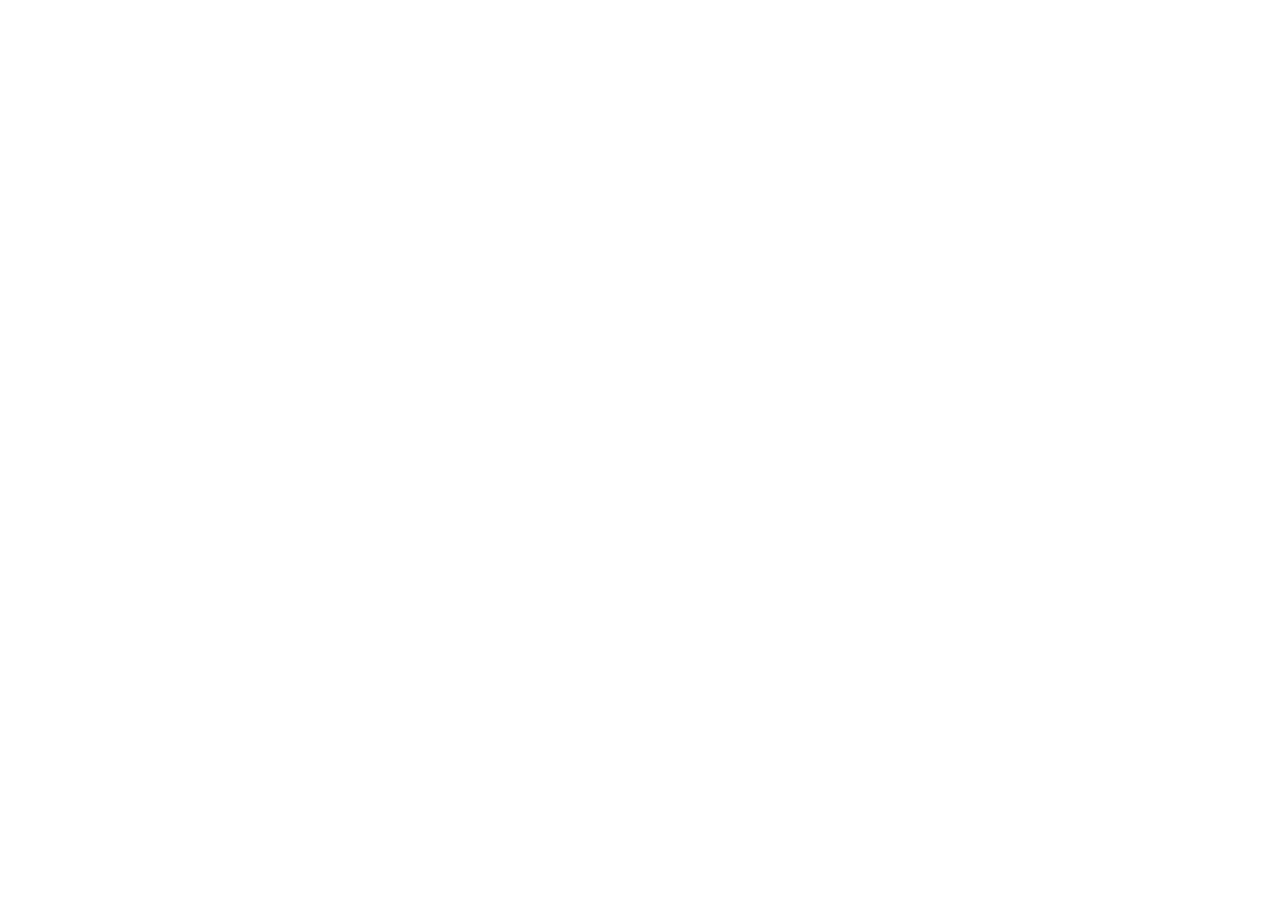
==== index.html @ 2857d34a "subida de archivo inicial" ====
<!DOCTYPE html>
<html lang="en">
<head>
    <meta charset="UTF-8">
    <meta name="viewport" content="width=device-width, initial-scale=1.0">
    <title>Está es la página de inicio</title>
</head>
<body>
    
</body>
</html>
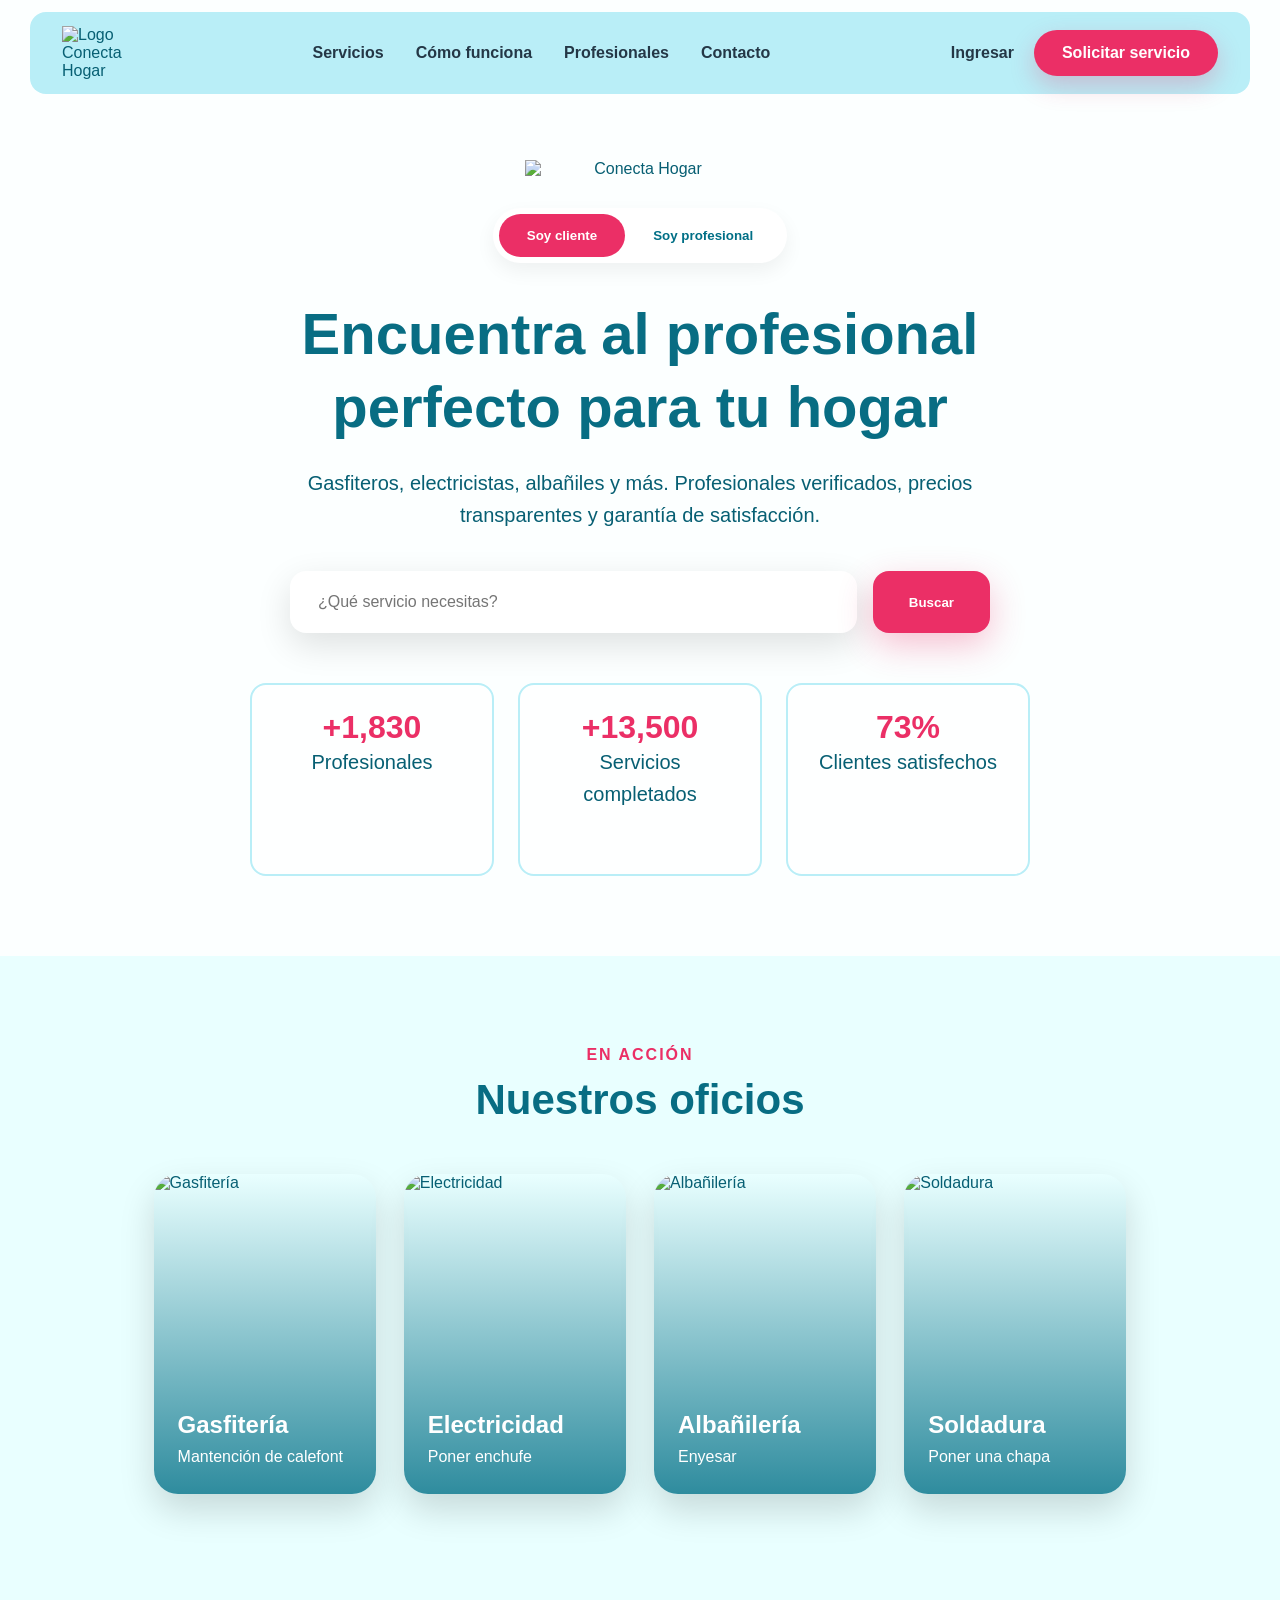
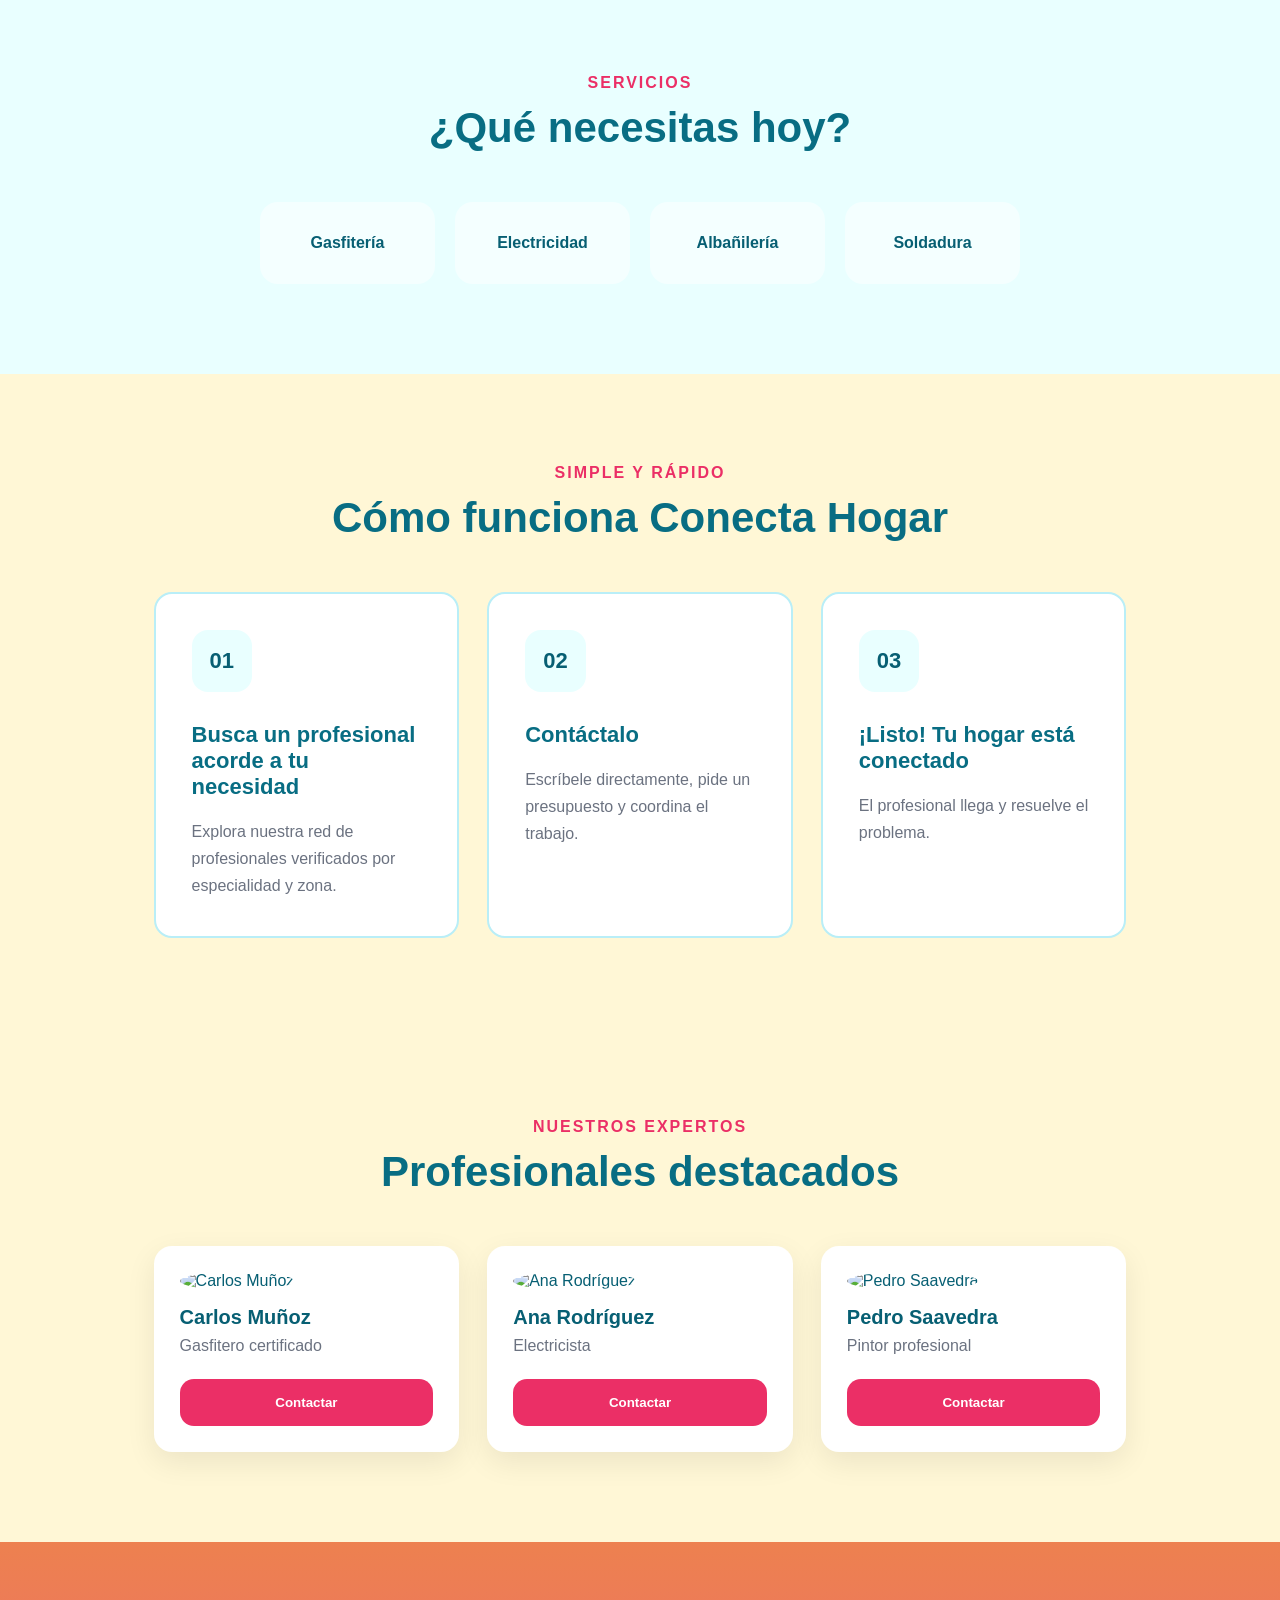
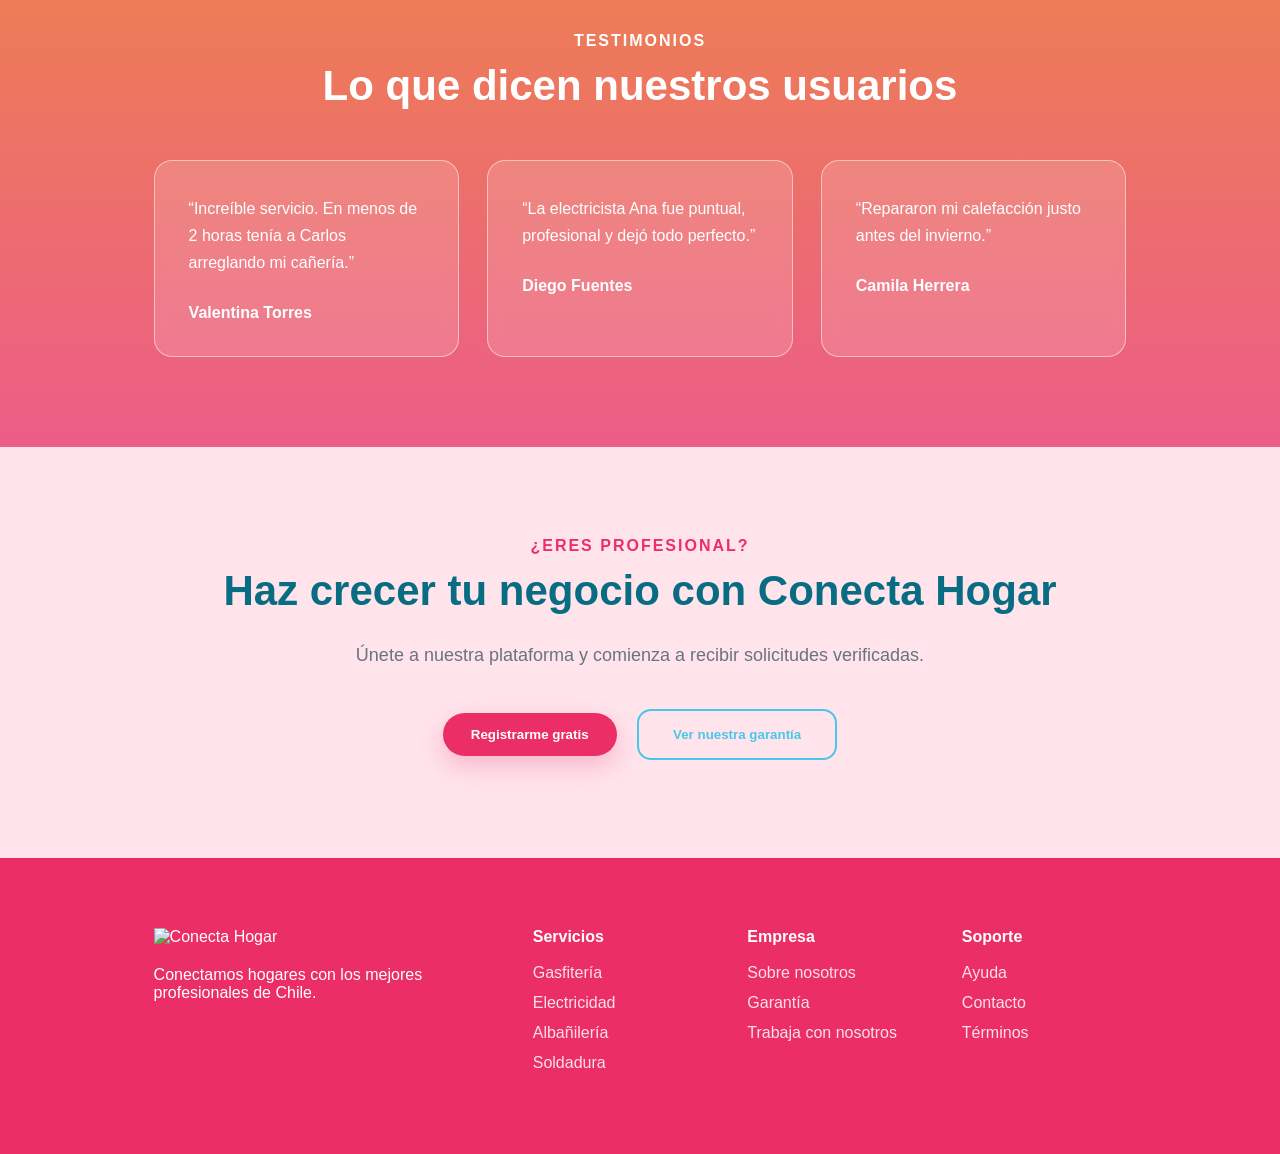
==== commit a5cca2fc: "se cambian los nombres de archivos" ====
--- a/index.html
+++ b/index.html
@@ -1,11 +1,236 @@
 <!DOCTYPE html>
-<html lang="en">
+<html lang="es">
 <head>
-    <meta charset="UTF-8">
-    <meta name="viewport" content="width=device-width, initial-scale=1.0">
-    <title>Está es la página de inicio</title>
+  <meta charset="UTF-8" />
+  <meta name="viewport" content="width=device-width, initial-scale=1.0" />
+  <title>Conecta Hogar</title>
+  <link rel="stylesheet" href="index.css" />
 </head>
 <body>
-    
+
+  <!-- HEADER / NAVBAR -->
+  <header class="header">
+    <nav class="navbar">
+      <img src="img/logo.png" alt="Logo Conecta Hogar" class="logo" />
+
+      <ul class="nav-menu">
+        <li><a href="#servicios">Servicios</a></li>
+        <li><a href="#como-funciona">Cómo funciona</a></li>
+        <li><a href="#profesionales">Profesionales</a></li>
+        <li><a href="#contacto">Contacto</a></li>
+      </ul>
+
+      <div class="nav-buttons">
+        <a href="#" class="login">Ingresar</a>
+        <a href="#" class="btn-primary">Solicitar servicio</a>
+      </div>
+    </nav>
+  </header>
+
+  <!-- HERO -->
+  <main>
+    <section class="hero">
+      <img src="img/logo-grande.png" alt="Conecta Hogar" class="hero-logo" />
+
+      <div class="user-type">
+        <button>Soy cliente</button>
+        <button>Soy profesional</button>
+      </div>
+
+      <h1>Encuentra al profesional perfecto para tu hogar</h1>
+
+      <p>
+        Gasfiteros, electricistas, albañiles y más. Profesionales verificados,
+        precios transparentes y garantía de satisfacción.
+      </p>
+
+      <div class="search-box">
+        <input type="text" placeholder="¿Qué servicio necesitas?" />
+        <button>Buscar</button>
+      </div>
+
+      <div class="stats">
+        <div>
+          <h3>+2.400</h3>
+          <p>Profesionales</p>
+        </div>
+        <div>
+          <h3>+18.000</h3>
+          <p>Servicios completados</p>
+        </div>
+        <div>
+          <h3>98%</h3>
+          <p>Clientes satisfechos</p>
+        </div>
+      </div>
+    </section>
+
+    <!-- OFICIOS -->
+    <section class="oficios" id="servicios">
+      <span>En acción</span>
+      <h2>Nuestros oficios</h2>
+
+      <div class="cards-oficios">
+        <article class="oficio-card">
+          <img src="img/gasfiteria.jpg" alt="Gasfitería" />
+          <h3>Gasfitería</h3>
+          <p>Mantención de calefont</p>
+        </article>
+
+        <article class="oficio-card">
+          <img src="img/electricidad.jpg" alt="Electricidad" />
+          <h3>Electricidad</h3>
+          <p>Poner enchufe</p>
+        </article>
+
+        <article class="oficio-card">
+          <img src="img/albanileria.jpg" alt="Albañilería" />
+          <h3>Albañilería</h3>
+          <p>Enyesar</p>
+        </article>
+
+        <article class="oficio-card">
+          <img src="img/soldadura.jpg" alt="Soldadura" />
+          <h3>Soldadura</h3>
+          <p>Poner una chapa</p>
+        </article>
+      </div>
+    </section>
+
+    <!-- SERVICIOS -->
+    <section class="servicios">
+      <span>Servicios</span>
+      <h2>¿Qué necesitas hoy?</h2>
+
+      <div class="service-options">
+        <article>Gasfitería</article>
+        <article>Electricidad</article>
+        <article>Albañilería</article>
+        <article>Soldadura</article>
+      </div>
+    </section>
+
+    <!-- CÓMO FUNCIONA -->
+    <section class="como-funciona" id="como-funciona">
+      <span>Simple y rápido</span>
+      <h2>Cómo funciona Conecta Hogar</h2>
+
+      <div class="steps">
+        <article>
+          <span>01</span>
+          <h3>Busca un profesional acorde a tu necesidad</h3>
+          <p>Explora nuestra red de profesionales verificados por especialidad y zona.</p>
+        </article>
+
+        <article>
+          <span>02</span>
+          <h3>Contáctalo</h3>
+          <p>Escríbele directamente, pide un presupuesto y coordina el trabajo.</p>
+        </article>
+
+        <article>
+          <span>03</span>
+          <h3>¡Listo! Tu hogar está conectado</h3>
+          <p>El profesional llega y resuelve el problema.</p>
+        </article>
+      </div>
+    </section>
+
+    <!-- PROFESIONALES -->
+    <section class="profesionales" id="profesionales">
+      <span>Nuestros expertos</span>
+      <h2>Profesionales destacados</h2>
+
+      <div class="professional-cards">
+        <article>
+          <img src="img/profesional1.jpg" alt="Carlos Muñoz" />
+          <h3>Carlos Muñoz</h3>
+          <p>Gasfitero certificado</p>
+          <button>Contactar</button>
+        </article>
+
+        <article>
+          <img src="img/profesional2.jpg" alt="Ana Rodríguez" />
+          <h3>Ana Rodríguez</h3>
+          <p>Electricista</p>
+          <button>Contactar</button>
+        </article>
+
+        <article>
+          <img src="img/profesional3.jpg" alt="Pedro Saavedra" />
+          <h3>Pedro Saavedra</h3>
+          <p>Pintor profesional</p>
+          <button>Contactar</button>
+        </article>
+      </div>
+    </section>
+
+    <!-- TESTIMONIOS -->
+    <section class="testimonios">
+      <span>Testimonios</span>
+      <h2>Lo que dicen nuestros usuarios</h2>
+
+      <div class="reviews">
+        <article>
+          <p>“Increíble servicio. En menos de 2 horas tenía a Carlos arreglando mi cañería.”</p>
+          <h4>Valentina Torres</h4>
+        </article>
+
+        <article>
+          <p>“La electricista Ana fue puntual, profesional y dejó todo perfecto.”</p>
+          <h4>Diego Fuentes</h4>
+        </article>
+
+        <article>
+          <p>“Repararon mi calefacción justo antes del invierno.”</p>
+          <h4>Camila Herrera</h4>
+        </article>
+      </div>
+    </section>
+
+    <!-- CTA FINAL -->
+    <section class="cta">
+      <span>¿Eres profesional?</span>
+      <h2>Haz crecer tu negocio con Conecta Hogar</h2>
+      <p>Únete a nuestra plataforma y comienza a recibir solicitudes verificadas.</p>
+
+      <div>
+        <button>Registrarme gratis</button>
+        <button>Ver nuestra garantía</button>
+      </div>
+    </section>
+  </main>
+
+  <!-- FOOTER -->
+  <footer class="footer" id="contacto">
+    <div>
+      <img src="img/logo.png" alt="Conecta Hogar" />
+      <p>Conectamos hogares con los mejores profesionales de Chile.</p>
+    </div>
+
+    <div>
+      <h4>Servicios</h4>
+      <a href="#">Gasfitería</a>
+      <a href="#">Electricidad</a>
+      <a href="#">Albañilería</a>
+      <a href="#">Soldadura</a>
+    </div>
+
+    <div>
+      <h4>Empresa</h4>
+      <a href="#">Sobre nosotros</a>
+      <a href="#">Garantía</a>
+      <a href="#">Trabaja con nosotros</a>
+    </div>
+
+    <div>
+      <h4>Soporte</h4>
+      <a href="#">Ayuda</a>
+      <a href="#">Contacto</a>
+      <a href="#">Términos</a>
+    </div>
+  </footer>
+
+  <script src="index.js"></script>
 </body>
 </html>
--- a/index.css
+++ b/index.css
@@ -0,0 +1,480 @@
+* {
+  margin: 0;
+  padding: 0;
+  box-sizing: border-box;
+}
+
+html {
+  scroll-behavior: smooth;
+}
+
+body {
+  font-family: "Nunito Sans", Arial, sans-serif;
+  background: #f4ffff;
+  color: #075f73;
+}
+
+/* HEADER */
+
+.header {
+  width: 100%;
+  padding: 12px 30px;
+  position: fixed;
+  top: 0;
+  z-index: 100;
+}
+
+.navbar {
+  background: #b9eef7;
+  border-radius: 16px;
+  padding: 14px 32px;
+  display: flex;
+  align-items: center;
+  justify-content: space-between;
+  box-shadow: 0 8px 25px rgba(0, 0, 0, 0.08);
+}
+
+.logo {
+  width: 70px;
+}
+
+.nav-menu {
+  display: flex;
+  gap: 32px;
+  list-style: none;
+}
+
+.nav-menu a,
+.login {
+  text-decoration: none;
+  color: #243746;
+  font-weight: 700;
+}
+
+.nav-buttons {
+  display: flex;
+  gap: 20px;
+  align-items: center;
+}
+
+.btn-primary,
+.nav-buttons .btn-primary,
+.cta button:first-child {
+  background: #eb2f66;
+  color: white;
+  padding: 14px 28px;
+  border-radius: 28px;
+  text-decoration: none;
+  border: none;
+  font-weight: 800;
+  cursor: pointer;
+  box-shadow: 0 10px 25px rgba(235, 47, 102, 0.25);
+}
+
+/* HERO */
+
+.hero {
+  min-height: 100vh;
+  padding: 130px 24px 80px;
+  text-align: center;
+  background: linear-gradient(rgba(255,255,255,.75), rgba(255,255,255,.75)),
+              url("../img/fondo-mapa.png");
+  background-size: cover;
+  background-position: center;
+}
+
+.hero-logo {
+  width: 230px;
+  margin: 30px auto;
+  display: block;
+}
+
+.user-type {
+  display: inline-flex;
+  background: white;
+  border-radius: 28px;
+  padding: 6px;
+  margin-bottom: 35px;
+  box-shadow: 0 8px 20px rgba(0, 0, 0, 0.06);
+}
+
+.user-type button {
+  border: none;
+  padding: 14px 28px;
+  border-radius: 24px;
+  font-weight: 800;
+  cursor: pointer;
+  color: #006f86;
+  background: transparent;
+}
+
+.user-type button:first-child {
+  background: #eb2f66;
+  color: white;
+}
+
+.hero h1 {
+  max-width: 800px;
+  margin: 0 auto 24px;
+  font-size: 58px;
+  line-height: 1.25;
+  font-weight: 900;
+  color: #086d83;
+}
+
+.hero h1 span {
+  color: #eb2f66;
+}
+
+.hero p {
+  max-width: 740px;
+  margin: 0 auto 40px;
+  font-size: 20px;
+  line-height: 1.6;
+}
+
+/* SEARCH */
+
+.search-box {
+  max-width: 700px;
+  margin: 0 auto 22px;
+  display: flex;
+  gap: 16px;
+}
+
+.search-box input {
+  flex: 1;
+  border: none;
+  border-radius: 16px;
+  padding: 22px 28px;
+  font-size: 16px;
+  box-shadow: 0 12px 35px rgba(0, 0, 0, 0.12);
+}
+
+.search-box button {
+  border: none;
+  background: #eb2f66;
+  color: white;
+  border-radius: 16px;
+  padding: 0 36px;
+  font-weight: 800;
+  cursor: pointer;
+  box-shadow: 0 12px 35px rgba(235, 47, 102, 0.3);
+}
+
+.stats {
+  margin: 50px auto 0;
+  display: grid;
+  grid-template-columns: repeat(3, 1fr);
+  gap: 24px;
+  max-width: 780px;
+}
+
+.stats div {
+  background: rgba(255, 255, 255, 0.7);
+  border: 2px solid #b9eef7;
+  border-radius: 16px;
+  padding: 24px;
+}
+
+.stats h3 {
+  font-size: 32px;
+  color: #eb2f66;
+}
+
+/* SECTIONS */
+
+section {
+  padding: 90px 12%;
+}
+
+section > span {
+  text-transform: uppercase;
+  letter-spacing: 2px;
+  color: #eb2f66;
+  font-weight: 900;
+  display: block;
+  text-align: center;
+  margin-bottom: 12px;
+}
+
+section h2 {
+  font-size: 42px;
+  text-align: center;
+  margin-bottom: 50px;
+  color: #086d83;
+}
+
+/* OFICIOS */
+
+.oficios {
+  background: #e9ffff;
+}
+
+.cards-oficios {
+  display: grid;
+  grid-template-columns: repeat(4, 1fr);
+  gap: 28px;
+}
+
+.oficio-card {
+  height: 320px;
+  border-radius: 24px;
+  overflow: hidden;
+  position: relative;
+  box-shadow: 0 16px 35px rgba(0, 0, 0, 0.15);
+}
+
+.oficio-card img {
+  width: 100%;
+  height: 100%;
+  object-fit: cover;
+}
+
+.oficio-card::after {
+  content: "";
+  position: absolute;
+  inset: 0;
+  background: linear-gradient(transparent, rgba(0, 111, 134, 0.8));
+}
+
+.oficio-card h3,
+.oficio-card p {
+  position: absolute;
+  left: 24px;
+  z-index: 2;
+  color: white;
+}
+
+.oficio-card h3 {
+  bottom: 55px;
+  font-size: 24px;
+}
+
+.oficio-card p {
+  bottom: 28px;
+}
+
+/* SERVICIOS */
+
+.servicios {
+  background: #e9ffff;
+}
+
+.service-options {
+  display: grid;
+  grid-template-columns: repeat(4, 1fr);
+  gap: 20px;
+  max-width: 760px;
+  margin: auto;
+}
+
+.service-options article {
+  background: rgba(255, 255, 255, 0.5);
+  padding: 32px;
+  border-radius: 18px;
+  text-align: center;
+  font-weight: 900;
+}
+
+/* COMO FUNCIONA */
+
+.como-funciona {
+  background: #fff7d6;
+}
+
+.steps {
+  display: grid;
+  grid-template-columns: repeat(3, 1fr);
+  gap: 28px;
+}
+
+.steps article {
+  background: white;
+  border-radius: 18px;
+  padding: 36px;
+  border: 2px solid #b9eef7;
+}
+
+.steps article span {
+  display: inline-block;
+  background: #e9ffff;
+  padding: 18px;
+  border-radius: 16px;
+  font-size: 22px;
+  font-weight: 900;
+  margin-bottom: 30px;
+}
+
+.steps h3 {
+  color: #086d83;
+  font-size: 22px;
+  margin-bottom: 18px;
+}
+
+.steps p {
+  color: #6b7280;
+  line-height: 1.7;
+}
+
+/* PROFESIONALES */
+
+.profesionales {
+  background: #fff7d6;
+}
+
+.professional-cards {
+  display: grid;
+  grid-template-columns: repeat(3, 1fr);
+  gap: 28px;
+}
+
+.professional-cards article {
+  background: white;
+  border-radius: 18px;
+  padding: 26px;
+  box-shadow: 0 10px 30px rgba(0,0,0,.08);
+}
+
+.professional-cards img {
+  width: 72px;
+  height: 72px;
+  border-radius: 50%;
+  object-fit: cover;
+}
+
+.professional-cards h3 {
+  margin-top: 16px;
+  font-size: 20px;
+}
+
+.professional-cards p {
+  color: #6b7280;
+  margin: 8px 0 24px;
+}
+
+.professional-cards button {
+  width: 100%;
+  border: none;
+  background: #eb2f66;
+  color: white;
+  border-radius: 14px;
+  padding: 16px;
+  font-weight: 900;
+}
+
+/* TESTIMONIOS */
+
+.testimonios {
+  background: linear-gradient(rgba(235, 93, 30, .78), rgba(235, 47, 102, .78));
+  color: white;
+}
+
+.testimonios h2,
+.testimonios span {
+  color: white;
+}
+
+.reviews {
+  display: grid;
+  grid-template-columns: repeat(3, 1fr);
+  gap: 28px;
+}
+
+.reviews article {
+  border: 1px solid rgba(255,255,255,.5);
+  border-radius: 18px;
+  padding: 34px;
+  background: rgba(255,255,255,.15);
+  backdrop-filter: blur(8px);
+}
+
+.reviews p {
+  line-height: 1.7;
+  margin-bottom: 28px;
+}
+
+/* CTA */
+
+.cta {
+  background: #ffe4ec;
+  text-align: center;
+}
+
+.cta p {
+  max-width: 780px;
+  margin: -20px auto 35px;
+  font-size: 18px;
+  color: #6b7280;
+}
+
+.cta button {
+  border: 2px solid #49c7e8;
+  padding: 16px 34px;
+  border-radius: 14px;
+  background: transparent;
+  color: #49c7e8;
+  font-weight: 900;
+  margin: 8px;
+  cursor: pointer;
+}
+
+/* FOOTER */
+
+.footer {
+  background: #eb2f66;
+  color: white;
+  padding: 70px 12%;
+  display: grid;
+  grid-template-columns: 2fr 1fr 1fr 1fr;
+  gap: 50px;
+}
+
+.footer img {
+  width: 90px;
+  margin-bottom: 20px;
+}
+
+.footer h4 {
+  margin-bottom: 18px;
+}
+
+.footer a {
+  display: block;
+  color: white;
+  text-decoration: none;
+  margin-bottom: 12px;
+  opacity: .85;
+}
+
+/* RESPONSIVE */
+
+@media (max-width: 900px) {
+  .navbar,
+  .nav-menu,
+  .nav-buttons {
+    flex-direction: column;
+  }
+
+  .hero h1 {
+    font-size: 42px;
+  }
+
+  .search-box {
+    flex-direction: column;
+  }
+
+  .stats,
+  .cards-oficios,
+  .service-options,
+  .steps,
+  .professional-cards,
+  .reviews,
+  .footer {
+    grid-template-columns: 1fr;
+  }
+
+  section {
+    padding: 70px 24px;
+  }
+}
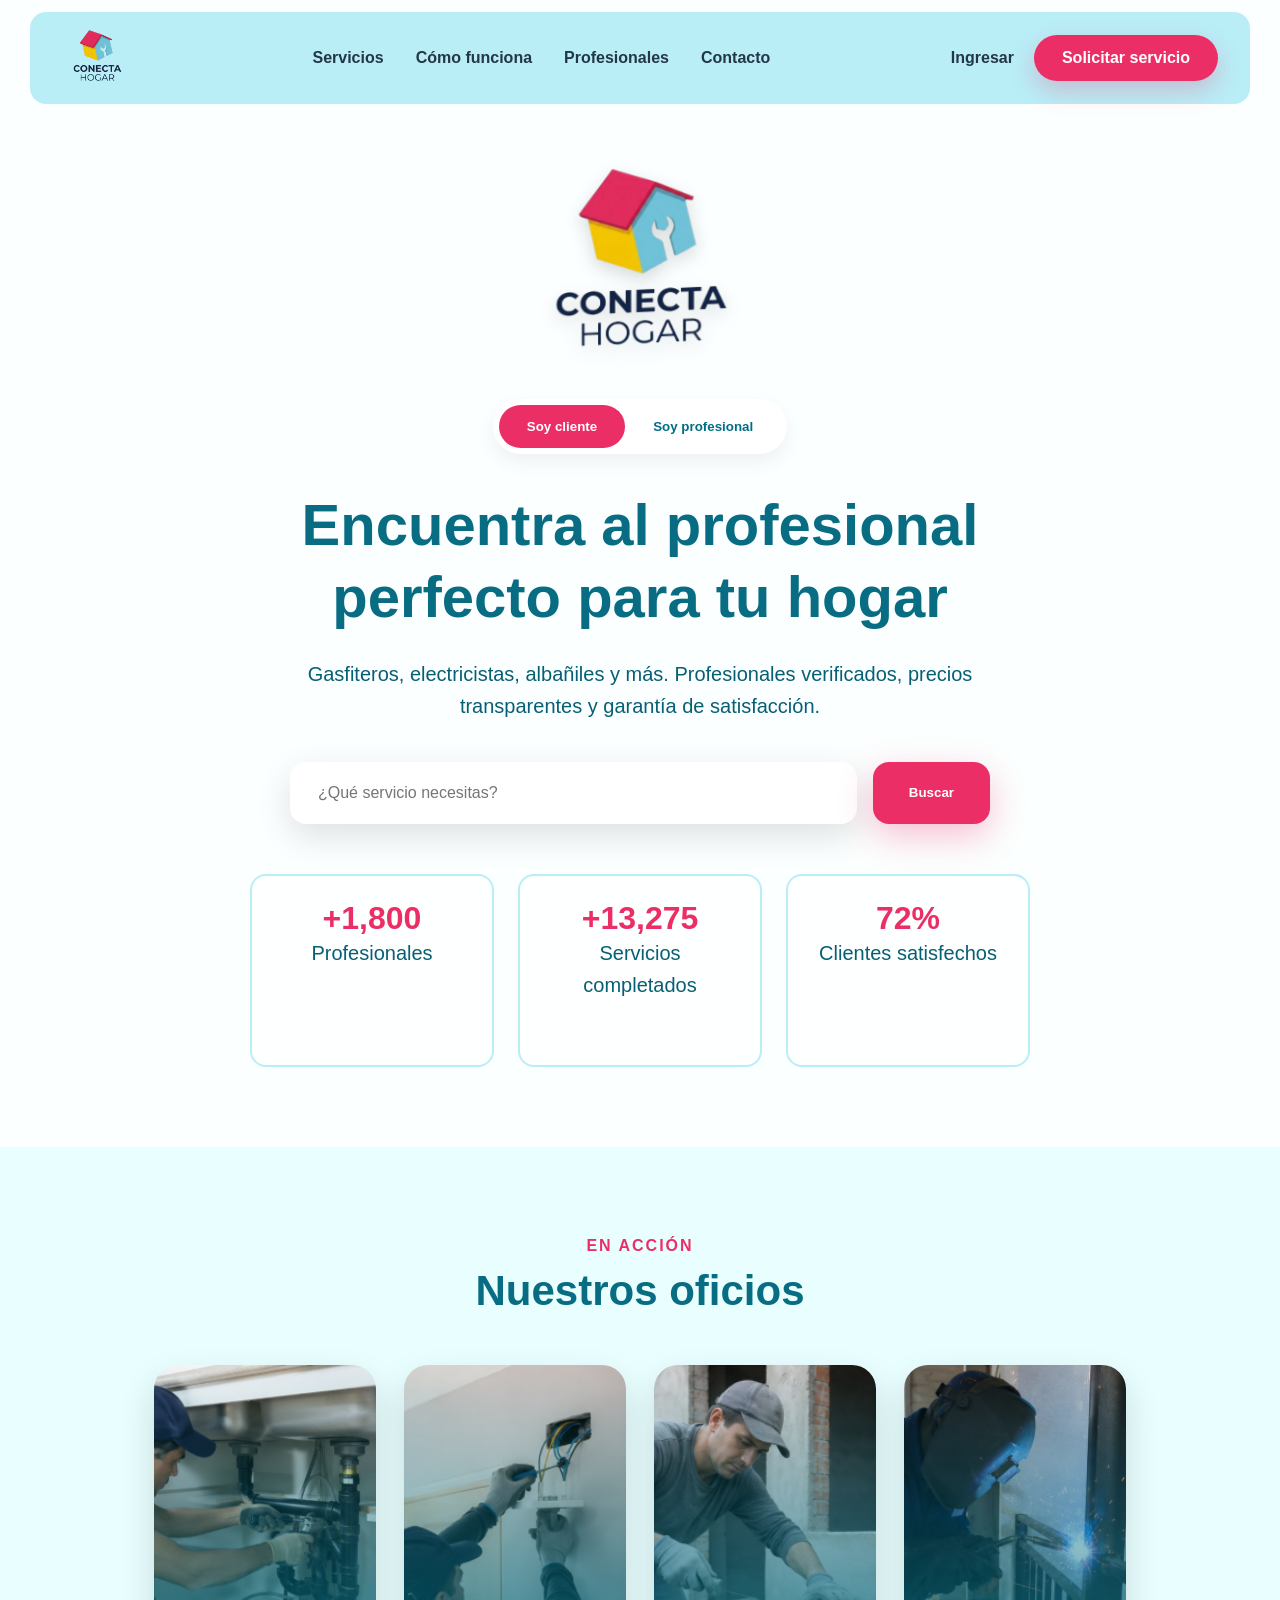
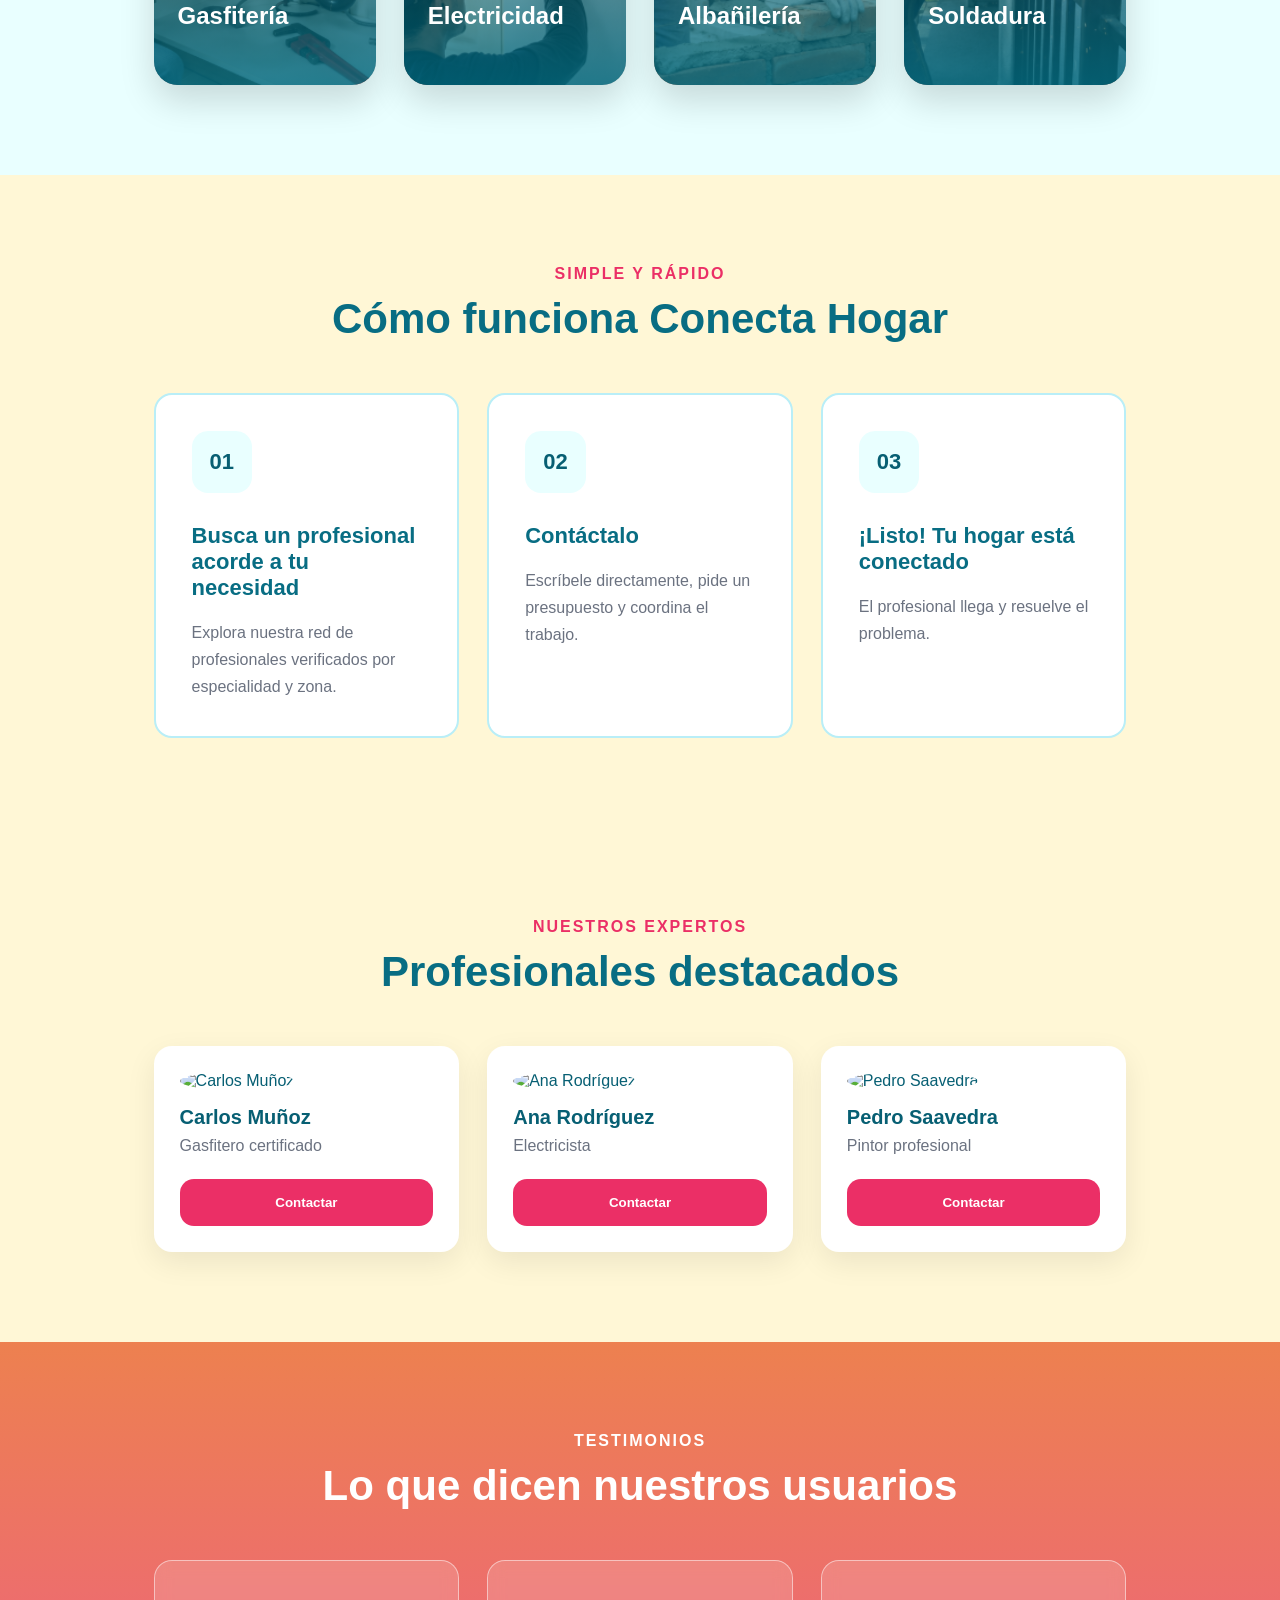
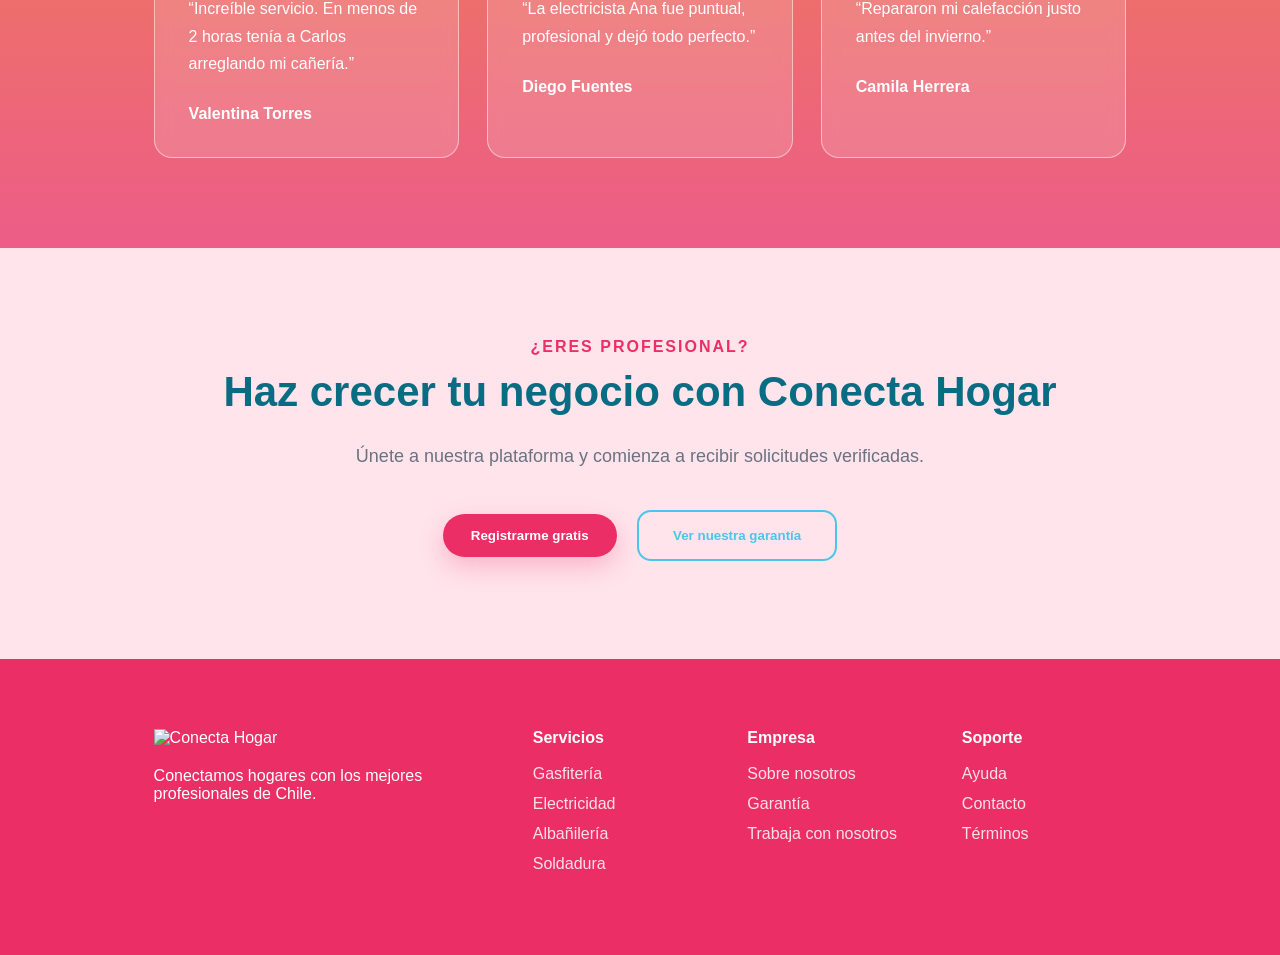
==== commit 804a6dbf: "se añaden imagenes y se modifica el css y html" ====
--- a/index.html
+++ b/index.html
@@ -11,7 +11,7 @@
   <!-- HEADER / NAVBAR -->
   <header class="header">
     <nav class="navbar">
-      <img src="img/logo.png" alt="Logo Conecta Hogar" class="logo" />
+      <img src="logoCH-removebg-preview.png" alt="Logo Conecta Hogar" class="logo" />
 
       <ul class="nav-menu">
         <li><a href="#servicios">Servicios</a></li>
@@ -30,7 +30,7 @@
   <!-- HERO -->
   <main>
     <section class="hero">
-      <img src="img/logo-grande.png" alt="Conecta Hogar" class="hero-logo" />
+      <img src="logoCH-removebg-preview.png" alt="Conecta Hogar" class="hero-logo" />
 
       <div class="user-type">
         <button>Soy cliente</button>
@@ -72,43 +72,28 @@
 
       <div class="cards-oficios">
         <article class="oficio-card">
-          <img src="img/gasfiteria.jpg" alt="Gasfitería" />
+          <img src="gasfiter.png" alt="Gasfitería" />
           <h3>Gasfitería</h3>
-          <p>Mantención de calefont</p>
-        </article>
-
-        <article class="oficio-card">
-          <img src="img/electricidad.jpg" alt="Electricidad" />
+        </article>
+
+        <article class="oficio-card">
+          <img src="electrico.png" alt="Electricidad" />
           <h3>Electricidad</h3>
-          <p>Poner enchufe</p>
-        </article>
-
-        <article class="oficio-card">
-          <img src="img/albanileria.jpg" alt="Albañilería" />
+        </article>
+
+        <article class="oficio-card">
+          <img src="albañil.png" alt="Albañilería" />
           <h3>Albañilería</h3>
-          <p>Enyesar</p>
-        </article>
-
-        <article class="oficio-card">
-          <img src="img/soldadura.jpg" alt="Soldadura" />
+        </article>
+
+        <article class="oficio-card">
+          <img src="soldador.png" alt="Soldadura" />
           <h3>Soldadura</h3>
-          <p>Poner una chapa</p>
         </article>
       </div>
     </section>
 
     <!-- SERVICIOS -->
-    <section class="servicios">
-      <span>Servicios</span>
-      <h2>¿Qué necesitas hoy?</h2>
-
-      <div class="service-options">
-        <article>Gasfitería</article>
-        <article>Electricidad</article>
-        <article>Albañilería</article>
-        <article>Soldadura</article>
-      </div>
-    </section>
 
     <!-- CÓMO FUNCIONA -->
     <section class="como-funciona" id="como-funciona">
--- a/index.css
+++ b/index.css
@@ -87,6 +87,9 @@
   width: 230px;
   margin: 30px auto;
   display: block;
+  transform:rotateX(15deg) rotateY(-10deg) scale(1.1);
+  filter:drop-shadow(0 6px 8px rgba(0,0,0,.15));
+  
 }
 
 .user-type {
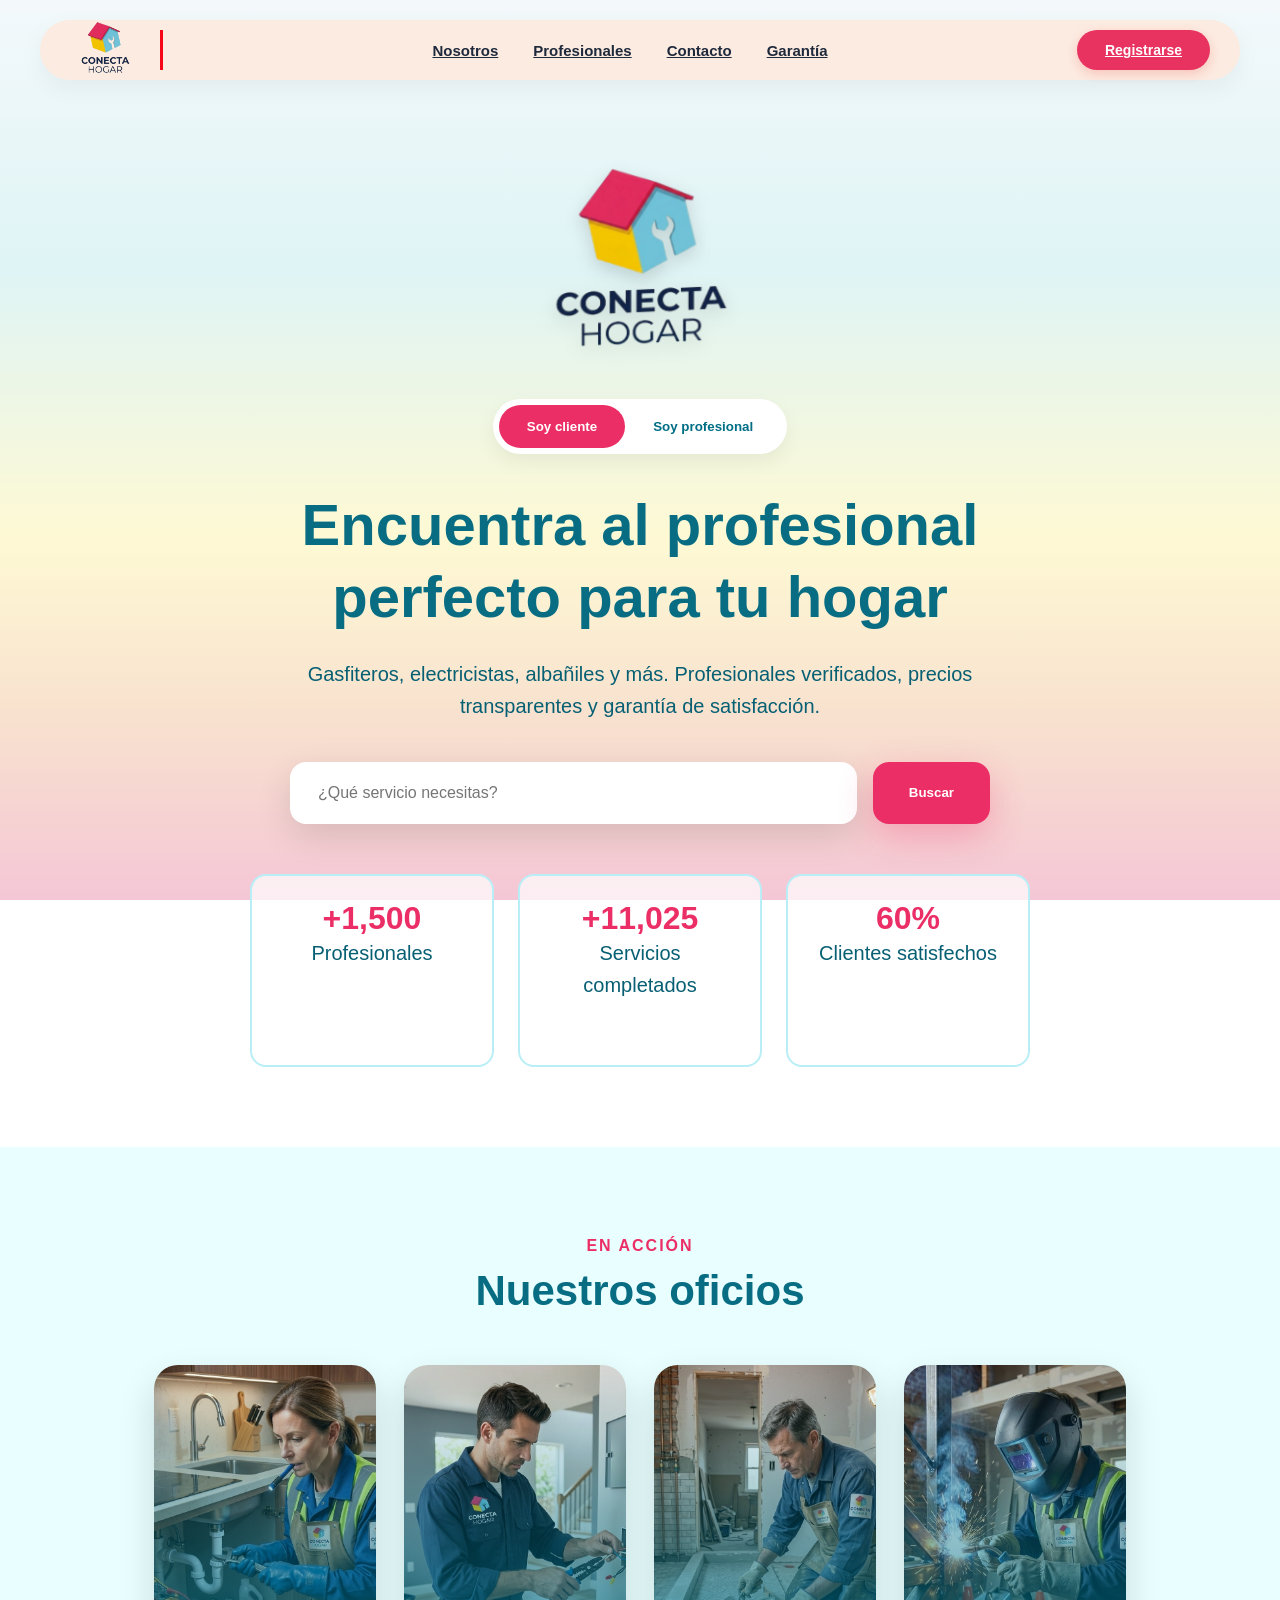
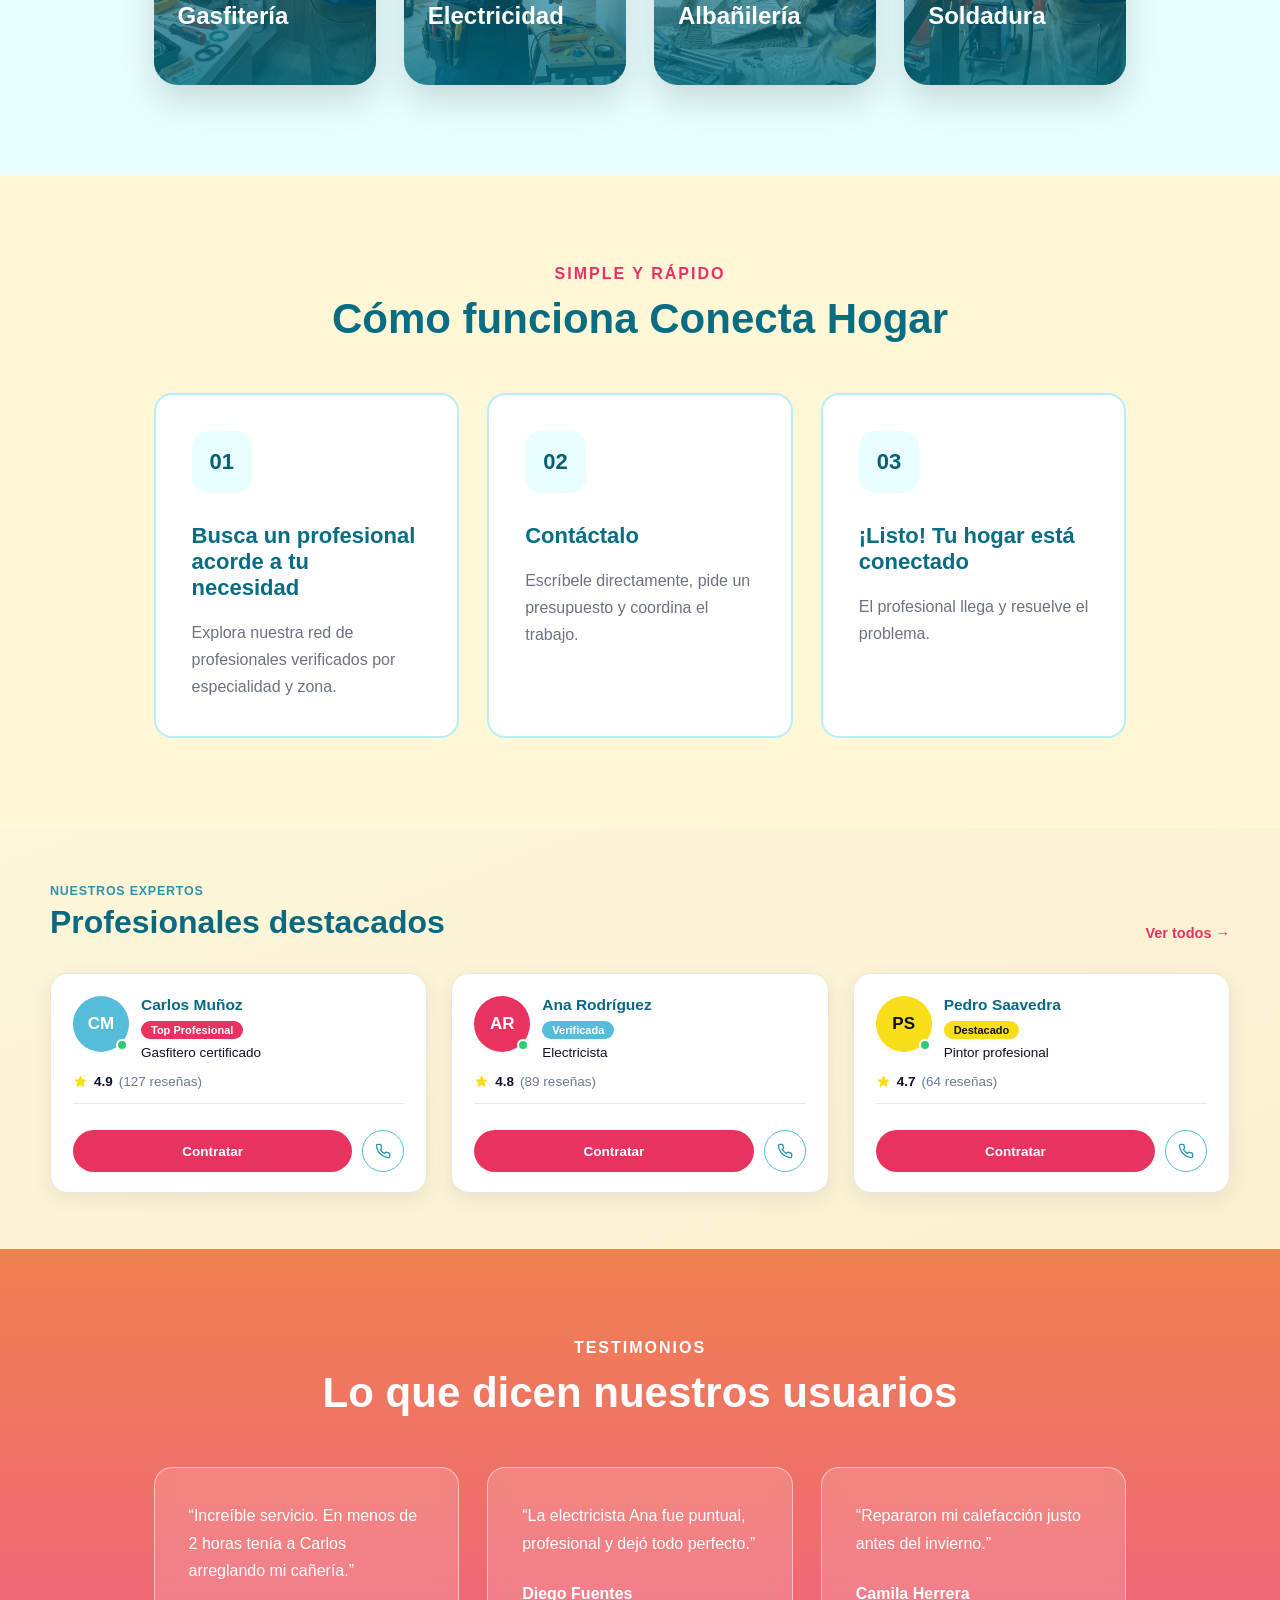
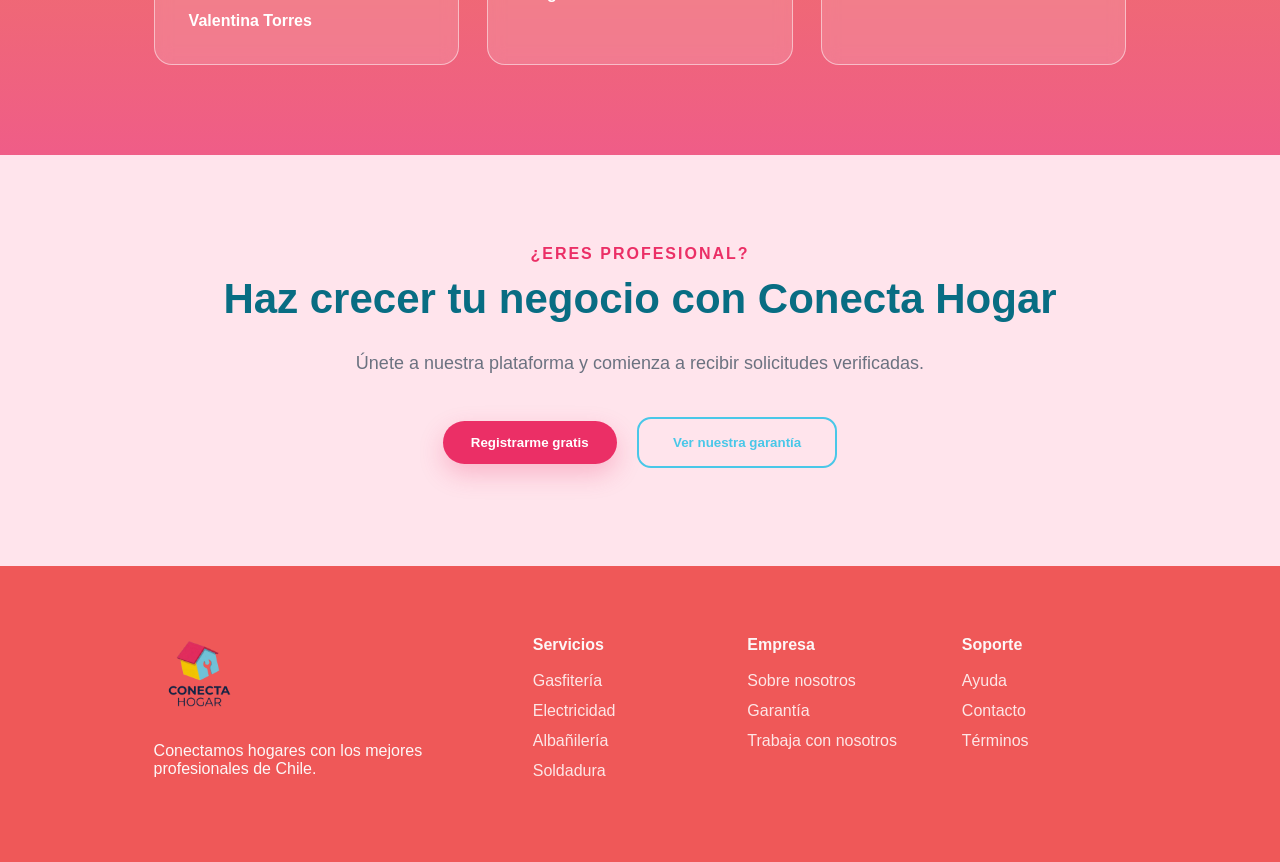
==== commit 7b611198: "se juntan todas las partes relizadas y se modifica el index" ====
--- a/index.html
+++ b/index.html
@@ -1,31 +1,37 @@
 <!DOCTYPE html>
 <html lang="es">
+
 <head>
   <meta charset="UTF-8" />
   <meta name="viewport" content="width=device-width, initial-scale=1.0" />
   <title>Conecta Hogar</title>
   <link rel="stylesheet" href="index.css" />
 </head>
+
 <body>
 
   <!-- HEADER / NAVBAR -->
-  <header class="header">
-    <nav class="navbar">
-      <img src="logoCH-removebg-preview.png" alt="Logo Conecta Hogar" class="logo" />
-
-      <ul class="nav-menu">
-        <li><a href="#servicios">Servicios</a></li>
-        <li><a href="#como-funciona">Cómo funciona</a></li>
-        <li><a href="#profesionales">Profesionales</a></li>
-        <li><a href="#contacto">Contacto</a></li>
-      </ul>
-
-      <div class="nav-buttons">
-        <a href="#" class="login">Ingresar</a>
-        <a href="#" class="btn-primary">Solicitar servicio</a>
-      </div>
-    </nav>
+  <header class="navbar-container">
+    <div class="navbar-floating">
+      <div class="logo-wrapper">
+        <a href="#" class="logo-link">
+          <img src="logo.jpeg.png" alt="Conecta Hogar Logo" class="logo-img">
+        </a>
+      </div>
+
+      <nav class="nav-links">
+        <a href="nosotros.html">Nosotros</a>
+        <a href="profesionales.html">Profesionales</a>
+        <a href="#">Contacto</a>
+        <a href="garantia.html">Garantía</a>
+      </nav>
+
+      <div class="nav-actions">
+        <a href="registro.html" class="btn-solicitar">Registrarse</a>
+      </div>
+    </div>
   </header>
+
 
   <!-- HERO -->
   <main>
@@ -77,7 +83,7 @@
         </article>
 
         <article class="oficio-card">
-          <img src="electrico.png" alt="Electricidad" />
+          <img src="electricista.png" alt="Electricidad" />
           <h3>Electricidad</h3>
         </article>
 
@@ -122,33 +128,116 @@
     </section>
 
     <!-- PROFESIONALES -->
-    <section class="profesionales" id="profesionales">
-      <span>Nuestros expertos</span>
-      <h2>Profesionales destacados</h2>
-
-      <div class="professional-cards">
-        <article>
-          <img src="img/profesional1.jpg" alt="Carlos Muñoz" />
-          <h3>Carlos Muñoz</h3>
-          <p>Gasfitero certificado</p>
-          <button>Contactar</button>
-        </article>
-
-        <article>
-          <img src="img/profesional2.jpg" alt="Ana Rodríguez" />
-          <h3>Ana Rodríguez</h3>
-          <p>Electricista</p>
-          <button>Contactar</button>
-        </article>
-
-        <article>
-          <img src="img/profesional3.jpg" alt="Pedro Saavedra" />
-          <h3>Pedro Saavedra</h3>
-          <p>Pintor profesional</p>
-          <button>Contactar</button>
-        </article>
-      </div>
-    </section>
+    <!-- ===== PROFESIONALES DESTACADOS ===== -->
+   <section class="destacados">
+  <div class="destacados-inner">
+
+    <div class="destacados-head">
+      <div>
+        <span class="destacados-eyebrow">Nuestros expertos</span>
+        <h2 class="destacados-title">Profesionales destacados</h2>
+      </div>
+      <a href="profesionales.html" class="destacados-vertodos">Ver todos <span aria-hidden="true">→</span></a>
+    </div>
+
+    <div class="destacados-grid">
+
+      <!-- Tarjeta 1 -->
+      <article class="prof-card">
+        <div class="prof-card-header">
+          <div class="prof-avatar-wrap">
+            <div class="prof-avatar" style="background:#55BCD9;">CM</div>
+            <span class="prof-status-dot"></span>
+          </div>
+          <div>
+            <h3 class="prof-name">Carlos Muñoz</h3>
+            <span class="prof-badge top">Top Profesional</span>
+            <p class="prof-specialty">Gasfitero certificado</p>
+          </div>
+        </div>
+
+        <div class="prof-rating">
+          <svg class="prof-star" width="15" height="15" viewBox="0 0 24 24" fill="currentColor"><path d="M12 2l3.09 6.26L22 9.27l-5 4.87L18.18 21 12 17.77 5.82 21 7 14.14l-5-4.87 6.91-1.01L12 2z"/></svg>
+          <strong>4.9</strong> <span>(127 reseñas)</span>
+        </div>
+
+        <div class="prof-meta">
+         
+        </div>
+
+        <div class="prof-actions">
+          <button type="button" class="prof-btn-contratar" data-nombre="Carlos Muñoz">Contratar</button>
+          <a class="prof-btn-llamar" href="tel:56912345678" aria-label="Llamar a Carlos Muñoz">
+            <svg width="16" height="16" viewBox="0 0 24 24" fill="none" stroke="currentColor" stroke-width="2"><path d="M22 16.9v3a2 2 0 0 1-2.2 2 19.8 19.8 0 0 1-8.6-3.1 19.5 19.5 0 0 1-6-6 19.8 19.8 0 0 1-3.1-8.7A2 2 0 0 1 4.1 2h3a2 2 0 0 1 2 1.7c.1.9.3 1.8.6 2.7a2 2 0 0 1-.5 2.1L8 9.7a16 16 0 0 0 6 6l1.2-1.2a2 2 0 0 1 2.1-.5c.9.3 1.8.5 2.7.6a2 2 0 0 1 1.7 2Z"/></svg>
+          </a>
+        </div>
+      </article>
+
+      <!-- Tarjeta 2 -->
+      <article class="prof-card">
+        <div class="prof-card-header">
+          <div class="prof-avatar-wrap">
+            <div class="prof-avatar" style="background:#E83360;">AR</div>
+            <span class="prof-status-dot"></span>
+          </div>
+          <div>
+            <h3 class="prof-name">Ana Rodríguez</h3>
+            <span class="prof-badge verificada">Verificada</span>
+            <p class="prof-specialty">Electricista</p>
+          </div>
+        </div>
+
+        <div class="prof-rating">
+          <svg class="prof-star" width="15" height="15" viewBox="0 0 24 24" fill="currentColor"><path d="M12 2l3.09 6.26L22 9.27l-5 4.87L18.18 21 12 17.77 5.82 21 7 14.14l-5-4.87 6.91-1.01L12 2z"/></svg>
+          <strong>4.8</strong> <span>(89 reseñas)</span>
+        </div>
+
+        <div class="prof-meta">
+
+        </div>
+
+        <div class="prof-actions">
+          <button type="button" class="prof-btn-contratar" data-nombre="Ana Rodríguez">Contratar</button>
+          <a class="prof-btn-llamar" href="tel:56911112222" aria-label="Llamar a Ana Rodríguez">
+            <svg width="16" height="16" viewBox="0 0 24 24" fill="none" stroke="currentColor" stroke-width="2"><path d="M22 16.9v3a2 2 0 0 1-2.2 2 19.8 19.8 0 0 1-8.6-3.1 19.5 19.5 0 0 1-6-6 19.8 19.8 0 0 1-3.1-8.7A2 2 0 0 1 4.1 2h3a2 2 0 0 1 2 1.7c.1.9.3 1.8.6 2.7a2 2 0 0 1-.5 2.1L8 9.7a16 16 0 0 0 6 6l1.2-1.2a2 2 0 0 1 2.1-.5c.9.3 1.8.5 2.7.6a2 2 0 0 1 1.7 2Z"/></svg>
+          </a>
+        </div>
+      </article>
+
+      <!-- Tarjeta 3 -->
+      <article class="prof-card">
+        <div class="prof-card-header">
+          <div class="prof-avatar-wrap">
+            <div class="prof-avatar" style="background:#F8DD1A; color:#0B1224;">PS</div>
+            <span class="prof-status-dot"></span>
+          </div>
+          <div>
+            <h3 class="prof-name">Pedro Saavedra</h3>
+            <span class="prof-badge destacado">Destacado</span>
+            <p class="prof-specialty">Pintor profesional</p>
+          </div>
+        </div>
+
+        <div class="prof-rating">
+          <svg class="prof-star" width="15" height="15" viewBox="0 0 24 24" fill="currentColor"><path d="M12 2l3.09 6.26L22 9.27l-5 4.87L18.18 21 12 17.77 5.82 21 7 14.14l-5-4.87 6.91-1.01L12 2z"/></svg>
+          <strong>4.7</strong> <span>(64 reseñas)</span>
+        </div>
+
+        <div class="prof-meta">
+          
+        </div>
+
+        <div class="prof-actions">
+          <button type="button" class="prof-btn-contratar" data-nombre="Pedro Saavedra">Contratar</button>
+          <a class="prof-btn-llamar" href="tel:56933334444" aria-label="Llamar a Pedro Saavedra">
+            <svg width="16" height="16" viewBox="0 0 24 24" fill="none" stroke="currentColor" stroke-width="2"><path d="M22 16.9v3a2 2 0 0 1-2.2 2 19.8 19.8 0 0 1-8.6-3.1 19.5 19.5 0 0 1-6-6 19.8 19.8 0 0 1-3.1-8.7A2 2 0 0 1 4.1 2h3a2 2 0 0 1 2 1.7c.1.9.3 1.8.6 2.7a2 2 0 0 1-.5 2.1L8 9.7a16 16 0 0 0 6 6l1.2-1.2a2 2 0 0 1 2.1-.5c.9.3 1.8.5 2.7.6a2 2 0 0 1 1.7 2Z"/></svg>
+          </a>
+        </div>
+      </article>
+
+    </div>
+  </div>
+</section>
 
     <!-- TESTIMONIOS -->
     <section class="testimonios">
@@ -189,7 +278,7 @@
   <!-- FOOTER -->
   <footer class="footer" id="contacto">
     <div>
-      <img src="img/logo.png" alt="Conecta Hogar" />
+      <img src="logo.png" alt="Conecta Hogar" />
       <p>Conectamos hogares con los mejores profesionales de Chile.</p>
     </div>
 
@@ -218,4 +307,5 @@
 
   <script src="index.js"></script>
 </body>
+
 </html>
--- a/index.css
+++ b/index.css
@@ -10,8 +10,23 @@
 
 body {
   font-family: "Nunito Sans", Arial, sans-serif;
-  background: #f4ffff;
   color: #075f73;
+  background: linear-gradient(to bottom,
+      #d1e7f0 0%,
+      /* Azul claro superior */
+      #7fd4d9 30%,
+      /* Turquesa medio */
+      #fce853 60%,
+      /* Amarillo */
+      #e3873e 80%,
+      /* Naranjo */
+      #d61e5a 100%
+      /* Fucsia/Rojo inferior */
+    );
+  min-height: 100vh;
+  margin: 0;
+  background-attachment: fixed;
+
 }
 
 /* HEADER */
@@ -24,38 +39,202 @@
   z-index: 100;
 }
 
-.navbar {
-  background: #b9eef7;
-  border-radius: 16px;
-  padding: 14px 32px;
-  display: flex;
+.navbar-container {
+  position: absolute;
+  top: 0;
+  z-index: 1000;
+  width: 100%;
+  padding: 20px 40px 10px 40px;
+  background-color: transparent;
+  /* Permite que se vea el fondo detrás */
+}
+
+/* La cápsula flotante con el fondo crema de tu Figma */
+.navbar-floating {
+  max-width: 1200px;
+  margin: 0 auto;
+  background-color: #fcebe1;
+  /* Color almendrado/crema suave de la foto */
+  border-radius: 50px;
+  /* Bordes ultra redondeados en forma de píldora */
+  padding: 10px 30px;
+  display: flex;
+  justify-content: space-between;
   align-items: center;
-  justify-content: space-between;
-  box-shadow: 0 8px 25px rgba(0, 0, 0, 0.08);
-}
-
-.logo {
+  box-shadow: 0 8px 24px rgba(0, 0, 0, 0.05);
+}
+
+/* --- LOGO INTERACTIVO --- */
+.logo-wrapper {
+  perspective: 1000px;
+  /* Habilita el efecto 3D */
+  display: flex;
+  align-items: center;
+  /* Creamos la línea usando el borde derecho del contenedor del logo */
+  border-right: 3px solid rgb(246, 7, 23);
+  /* Espacio antes de la línea (derecha) y ajuste a la izquierda */
+  padding-right: 20px;
+  margin-right: 20px;
+  /* Altura de la línea basada en el contenedor */
+  height: 40px;
+}
+
+.logo-link {
+  display: flex;
+  align-items: center;
+  gap: 10px;
+}
+
+.logo-img {
   width: 70px;
-}
-
-.nav-menu {
-  display: flex;
-  gap: 32px;
-  list-style: none;
-}
-
-.nav-menu a,
-.login {
-  text-decoration: none;
-  color: #243746;
-  font-weight: 700;
-}
-
-.nav-buttons {
-  display: flex;
-  gap: 20px;
-  align-items: center;
-}
+  height: 70px;
+  object-fit: contain;
+  transition: transform 0.5s cubic-bezier(0.175, 0.885, 0.32, 1.275);
+  transform-origin: bottom center;
+  /* El eje de rotación será la base */
+}
+
+/* Animación del logo al pasar el mouse (Efecto balanceo interactivo) */
+.logo-link:hover .logo-img {
+  transform: rotateX(15deg) rotateY(-10deg) scale(1.1);
+  filter: drop-shadow(0 6px 8px rgba(0, 0, 0, 0.15));
+}
+
+.logo-text {
+  font-size: 14px;
+  font-weight: 800;
+  color: #1e293b;
+  line-height: 1.1;
+  letter-spacing: 0.5px;
+}
+
+.logo-text small {
+  font-size: 11px;
+  font-weight: 600;
+  color: #64748b;
+}
+
+/* --- ENLACES DE NAVEGACIÓN --- */
+.navbar-floating .nav-links {
+  display: flex;
+  gap: 35px;
+}
+
+.navbar-floating .nav-links a {
+  color: #1e293b;
+  /* Color azul oscuro de los textos en tu Figma */
+  font-weight: 600;
+  font-size: 15px;
+  position: relative;
+  transition: color 0.3s ease;
+}
+
+/* Línea animada debajo de los enlaces al hacer hover */
+.navbar-floating .nav-links a::after {
+  content: '';
+  position: absolute;
+  width: 100%;
+  transform: scaleX(0);
+  height: 2px;
+  bottom: -4px;
+  left: 0;
+  background-color: #e52d27;
+  transform-origin: bottom right;
+  transition: transform 0.25s ease-out;
+}
+
+.navbar-floating .nav-links a:hover {
+  color: #db3311;
+}
+
+.navbar-floating .nav-links a:hover::after {
+  transform: scaleX(1);
+  transform-origin: bottom left;
+}
+
+/* --- BOTÓN SOLICITAR SERVICIO --- */
+.btn-solicitar {
+  background-color: #E83360;
+  /* Rojo/Naranja de tu botón */
+  color: #ffffff !important;
+  padding: 12px 28px;
+  border-radius: 30px;
+  /* Botón redondo igual a la foto */
+  font-weight: 600;
+  font-size: 14px;
+  display: inline-block;
+  transition: background-color 0.3s ease, transform 0.2s ease, box-shadow 0.3s ease;
+  box-shadow: 0 4px 12px rgba(229, 45, 39, 0.2);
+}
+
+.btn-solicitar:hover {
+  background-color: #C42750;
+  transform: translateY(-2px);
+  box-shadow: 0 6px 20px rgba(229, 45, 39, 0.3);
+}
+
+/* --- AJUSTE PARA MÓVILES --- */
+@media (max-width: 768px) {
+  .navbar-container {
+    padding: 10px 15px;
+  }
+
+  .navbar-floating {
+    padding: 8px 20px;
+  }
+
+  .navbar-floating .nav-links {
+    display: none;
+    /* Oculta el menú en móviles */
+  }
+}
+
+
+/* Configuración de las imágenes del carrusel */
+.carousel-img {
+  height: 450px;
+  /* Altura fija para que todas las imágenes se vean parejas */
+  object-fit: cover;
+  /* Evita que las imágenes se deformen o se estiren feo */
+}
+
+/* Caja de texto personalizada sobre la imagen */
+.carousel-caption-custom {
+  position: absolute;
+  bottom: 0;
+  left: 0;
+  right: 0;
+  background: linear-gradient(transparent, rgba(18, 20, 28, 0.85));
+  /* Difuminado usando tu color --navy */
+  color: white;
+  padding: 40px 20px 30px 20px;
+  text-align: center;
+}
+
+.carousel-caption-custom h3 {
+  color: var(--yellow) !important;
+  /* Usamos tu color amarillo corporativo para el título */
+  font-weight: bold;
+  font-size: 1.8rem;
+  margin-bottom: 5px;
+}
+
+.carousel-caption-custom p {
+  font-size: 1.1rem;
+  max-width: 600px;
+  margin: 0 auto;
+}
+
+/* Cambiar el color de las líneas indicadoras de abajo a tus colores */
+.carousel-indicators [data-bs-target] {
+  background-color: var(--sky) !important;
+}
+
+.carousel-indicators .active {
+  background-color: var(--pink) !important;
+}
+
+
 
 .btn-primary,
 .nav-buttons .btn-primary,
@@ -77,8 +256,8 @@
   min-height: 100vh;
   padding: 130px 24px 80px;
   text-align: center;
-  background: linear-gradient(rgba(255,255,255,.75), rgba(255,255,255,.75)),
-              url("../img/fondo-mapa.png");
+  background: linear-gradient(rgba(255, 255, 255, .75), rgba(255, 255, 255, .75)),
+    url("../img/fondo-mapa.png");
   background-size: cover;
   background-position: center;
 }
@@ -87,9 +266,10 @@
   width: 230px;
   margin: 30px auto;
   display: block;
-  transform:rotateX(15deg) rotateY(-10deg) scale(1.1);
-  filter:drop-shadow(0 6px 8px rgba(0,0,0,.15));
-  
+  transform: rotateX(15deg) rotateY(-10deg) scale(1.1);
+  filter: drop-shadow(0 6px 8px rgba(0, 0, 0, .15));
+
+
 }
 
 .user-type {
@@ -191,7 +371,7 @@
   padding: 90px 12%;
 }
 
-section > span {
+section>span {
   text-transform: uppercase;
   letter-spacing: 2px;
   color: #eb2f66;
@@ -336,7 +516,7 @@
   background: white;
   border-radius: 18px;
   padding: 26px;
-  box-shadow: 0 10px 30px rgba(0,0,0,.08);
+  box-shadow: 0 10px 30px rgba(0, 0, 0, .08);
 }
 
 .professional-cards img {
@@ -385,10 +565,10 @@
 }
 
 .reviews article {
-  border: 1px solid rgba(255,255,255,.5);
+  border: 1px solid rgba(255, 255, 255, .5);
   border-radius: 18px;
   padding: 34px;
-  background: rgba(255,255,255,.15);
+  background: rgba(255, 255, 255, .15);
   backdrop-filter: blur(8px);
 }
 
@@ -425,8 +605,8 @@
 /* FOOTER */
 
 .footer {
-  background: #eb2f66;
-  color: white;
+  background: #ef5858;
+  color: rgb(252, 247, 247);
   padding: 70px 12%;
   display: grid;
   grid-template-columns: 2fr 1fr 1fr 1fr;
@@ -453,6 +633,7 @@
 /* RESPONSIVE */
 
 @media (max-width: 900px) {
+
   .navbar,
   .nav-menu,
   .nav-buttons {
@@ -480,4 +661,276 @@
   section {
     padding: 70px 24px;
   }
+}
+
+/* ===========================
+
+   PROFESIONALES DESTACADOS
+
+=========================== */
+:root {
+  --teal: #0A6880;
+  --coral: #E83360;
+  --coral-dark: #C42750;
+  --turquoise: #55BCD9;
+  --turquoise-dark: #2E93AF;
+  --yellow: #F8DD1A;
+  --navy: #0B1224;
+  --text-muted: #6C7A94;
+  --border: #EAE7DF;
+  --surface: #FFFFFF;
+  --radius: 18px;
+  --shadow: 0 6px 20px rgba(22, 40, 74, 0.08);
+  --shadow-hover: 0 14px 32px rgba(22, 40, 74, 0.14);
+}
+
+.destacados {
+  background: linear-gradient(160deg, #FDF6D9 0%, #FCF0D0 100%);
+  padding: 56px 24px;
+  font-family: 'Work Sans', sans-serif;
+}
+
+.destacados-inner {
+  max-width: 1180px;
+  margin: 0 auto;
+}
+
+.destacados-head {
+  display: flex;
+  align-items: flex-end;
+  justify-content: space-between;
+  margin-bottom: 32px;
+  flex-wrap: wrap;
+  gap: 12px;
+}
+
+.destacados-eyebrow {
+  display: block;
+  font-size: 12.5px;
+  font-weight: 700;
+  letter-spacing: .06em;
+  text-transform: uppercase;
+  color: var(--turquoise-dark);
+  margin-bottom: 6px;
+}
+
+.destacados-title {
+  font-family: 'Poppins', sans-serif;
+  font-size: clamp(24px, 3vw, 32px);
+  font-weight: 800;
+  color: var(--teal);
+  margin: 0;
+}
+
+.destacados-vertodos {
+  font-family: 'Poppins', sans-serif;
+  font-size: 14.5px;
+  font-weight: 700;
+  color: var(--coral);
+  text-decoration: none;
+  white-space: nowrap;
+}
+
+.destacados-vertodos:hover {
+  text-decoration: underline;
+}
+
+.destacados-grid {
+  display: grid;
+  grid-template-columns: repeat(auto-fit, minmax(280px, 1fr));
+  gap: 24px;
+}
+
+/* ============================================================
+   TARJETA DE PROFESIONAL
+============================================================= */
+.prof-card {
+  background: var(--surface);
+  border-radius: var(--radius);
+  border: 1px solid var(--border);
+  box-shadow: var(--shadow);
+  padding: 22px 22px 20px;
+  display: flex;
+  flex-direction: column;
+  gap: 14px;
+  transition: transform .18s ease, box-shadow .18s ease;
+}
+
+.prof-card:hover {
+  transform: translateY(-4px);
+  box-shadow: var(--shadow-hover);
+}
+
+.prof-card-header {
+  display: flex;
+  align-items: flex-start;
+  gap: 12px;
+}
+
+.prof-avatar-wrap {
+  position: relative;
+  flex-shrink: 0;
+}
+
+.prof-avatar {
+  width: 56px;
+  height: 56px;
+  border-radius: 50%;
+  display: flex;
+  align-items: center;
+  justify-content: center;
+  font-family: 'Poppins', sans-serif;
+  font-weight: 700;
+  font-size: 17px;
+  color: #fff;
+}
+
+.prof-status-dot {
+  position: absolute;
+  right: 1px;
+  bottom: 1px;
+  width: 12px;
+  height: 12px;
+  border-radius: 50%;
+  background: #2ECC71;
+  border: 2.5px solid var(--surface);
+}
+
+.prof-name {
+  font-family: 'Poppins', sans-serif;
+  font-size: 15.5px;
+  font-weight: 700;
+  color: var(--teal);
+  margin: 0 0 6px;
+}
+
+.prof-badge {
+  display: inline-block;
+  font-size: 11px;
+  font-weight: 700;
+  color: #fff;
+  padding: 3px 10px;
+  border-radius: 999px;
+}
+
+.prof-badge.top {
+  background: var(--coral);
+}
+
+.prof-badge.verificada {
+  background: var(--turquoise);
+}
+
+.prof-badge.destacado {
+  background: var(--yellow);
+  color: var(--navy);
+}
+
+.prof-specialty {
+  font-size: 13.5px;
+  color: var(--navy);
+  font-weight: 500;
+  margin: 6px 0 0;
+}
+
+.prof-rating {
+  display: flex;
+  align-items: center;
+  gap: 6px;
+  font-size: 13.5px;
+  color: var(--text-muted);
+}
+
+.prof-star {
+  color: var(--yellow);
+  flex-shrink: 0;
+}
+
+.prof-rating strong {
+  color: var(--navy);
+  font-weight: 700;
+}
+
+.prof-meta {
+  display: flex;
+  align-items: center;
+  justify-content: space-between;
+  gap: 10px;
+  padding-top: 12px;
+  border-top: 1px solid var(--border);
+  font-size: 13px;
+}
+
+.prof-location {
+  display: flex;
+  align-items: center;
+  gap: 5px;
+  color: var(--text-muted);
+}
+
+.prof-location svg {
+  flex-shrink: 0;
+}
+
+.prof-price {
+  font-weight: 700;
+  color: var(--coral);
+  white-space: nowrap;
+}
+
+.prof-actions {
+  display: flex;
+  gap: 10px;
+}
+
+.prof-btn-contratar {
+  flex: 1;
+  border: none;
+  cursor: pointer;
+  background: var(--coral);
+  color: #fff;
+  font-family: 'Poppins', sans-serif;
+  font-weight: 700;
+  font-size: 13.5px;
+  padding: 11px 14px;
+  border-radius: 999px;
+  transition: background .15s, transform .1s;
+}
+
+.prof-btn-contratar:hover {
+  background: var(--coral-dark);
+}
+
+.prof-btn-contratar:active {
+  transform: scale(0.98);
+}
+
+.prof-btn-llamar {
+  flex-shrink: 0;
+  width: 42px;
+  height: 42px;
+  border-radius: 50%;
+  border: 1.5px solid var(--turquoise);
+  background: #fff;
+  color: var(--turquoise-dark);
+  display: flex;
+  align-items: center;
+  justify-content: center;
+  cursor: pointer;
+  text-decoration: none;
+  transition: background .15s;
+}
+
+.prof-btn-llamar:hover {
+  background: rgba(85, 188, 217, 0.12);
+}
+
+@media (max-width: 640px) {
+  .destacados {
+    padding: 40px 16px;
+  }
+
+  .destacados-grid {
+    grid-template-columns: 1fr;
+  }
 }
